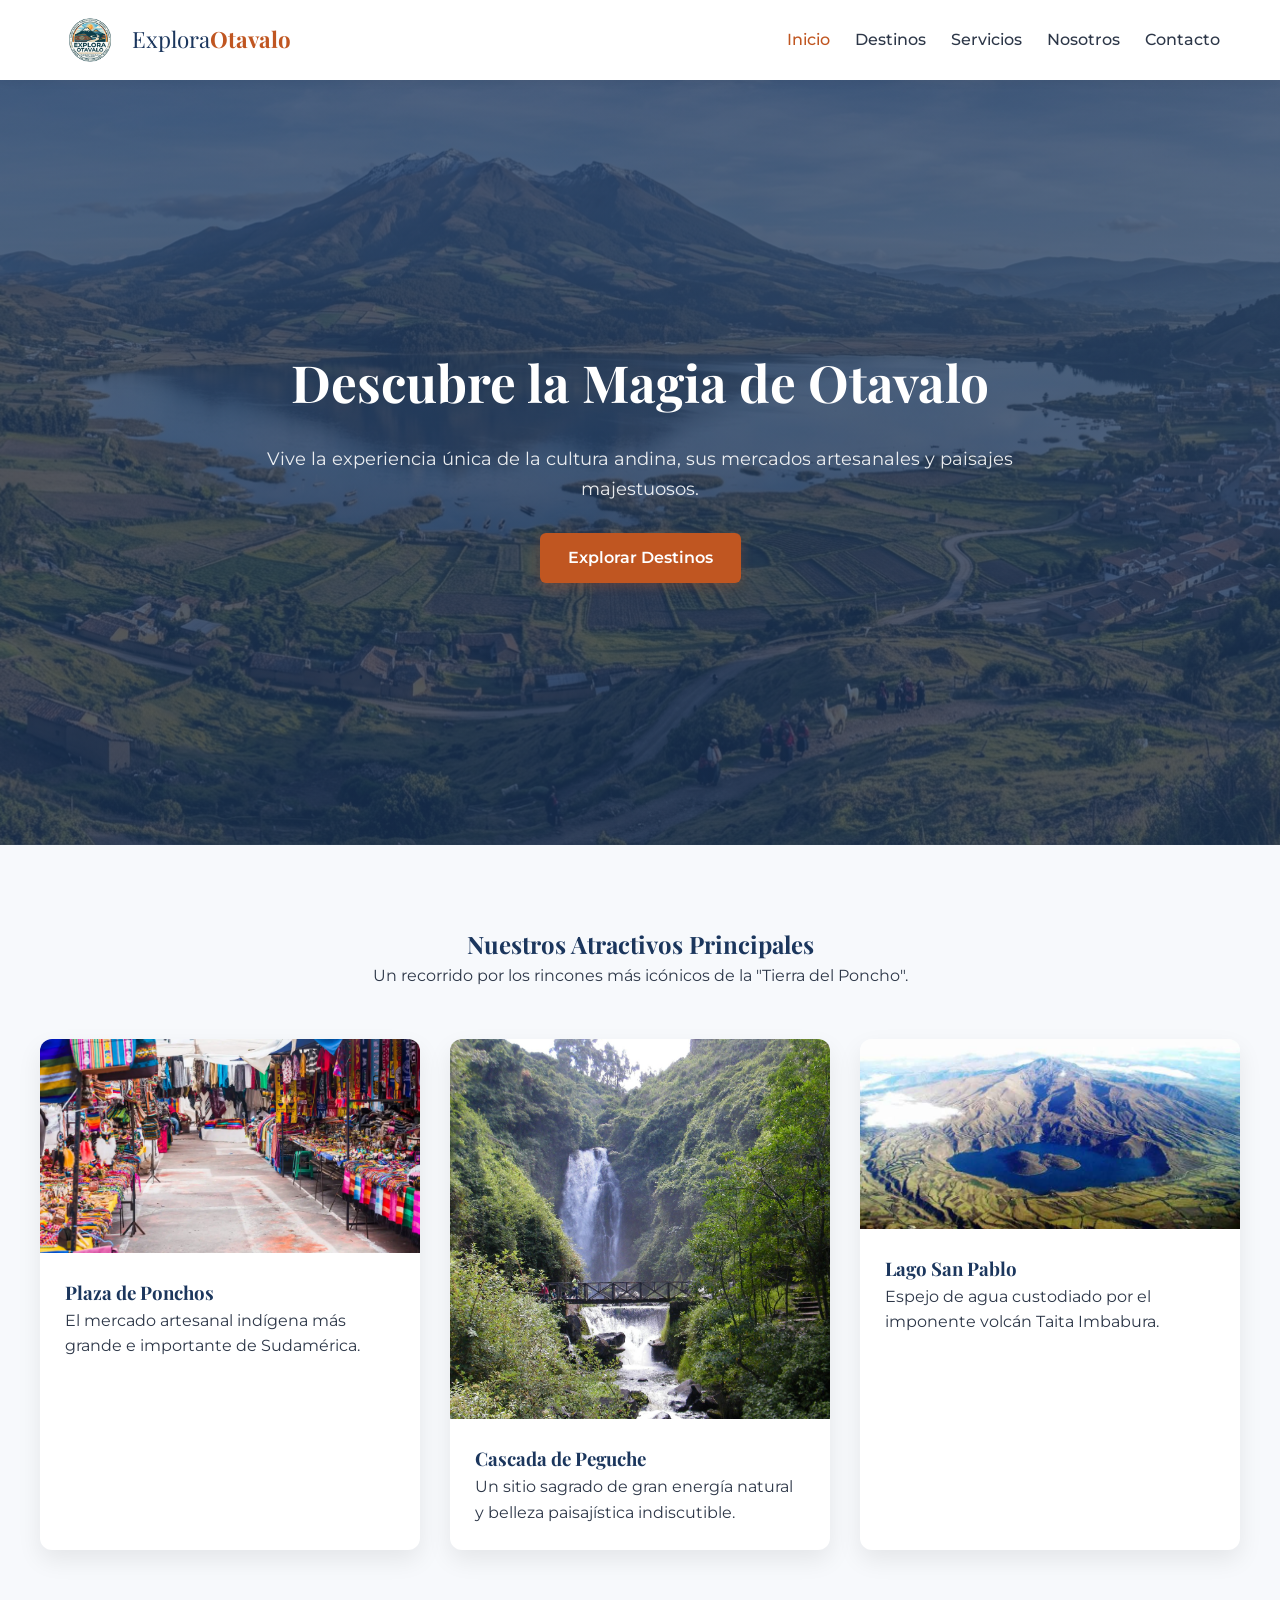
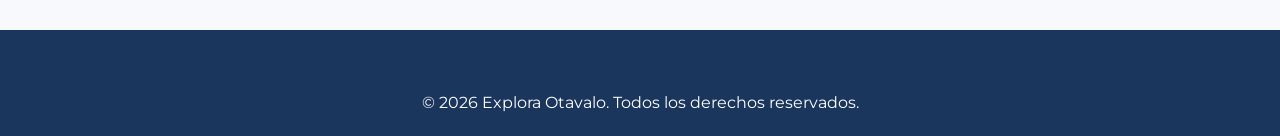
==== index.html @ bc1c809c "Proyecto Explora Otavalo completado y optimizado" ====
<!DOCTYPE html>
<html lang="es">
<head>
    <meta charset="UTF-8">
    <meta name="viewport" content="width=device-width, initial-scale=1.0">
    <title>Explora Otavalo - Inicio</title>
    <link href="https://fonts.googleapis.com/css2?family=Montserrat:wght@400;500;600&family=Playfair+Display:wght@700&display=swap" rel="stylesheet">
    <link rel="stylesheet" href="css/styles.css">
</head>
<body>

    <header class="site-header">
        <div class="container header-container">
            <div class="logo-container">
                <img src="images/logo.png" alt="Logo Otavalo" class="logo-img">
                <span class="logo-text">Explora<strong>Otavalo</strong></span>
            </div>
            <nav>
                <ul class="nav-list">
                    <li><a href="index.html" class="nav-link active">Inicio</a></li>
                    <li><a href="destinos.html" class="nav-link">Destinos</a></li>
                    <li><a href="servicios.html" class="nav-link">Servicios</a></li>
                    <li><a href="nosotros.html" class="nav-link">Nosotros</a></li>
                    <li><a href="contacto.html" class="nav-link">Contacto</a></li>
                </ul>
            </nav>
        </div>
    </header>

    <main>
        <section class="hero">
            <div class="hero-content">
                <h1>Descubre la Magia de Otavalo</h1>
                <p>Vive la experiencia única de la cultura andina, sus mercados artesanales y paisajes majestuosos.</p>
                <a href="destinos.html" class="btn btn-primary">Explorar Destinos</a>
            </div>
        </section>

        <section class="section-padding container">
            <div class="text-center" style="margin-bottom: 50px;">
                <h2>Nuestros Atractivos Principales</h2>
                <p>Un recorrido por los rincones más icónicos de la "Tierra del Poncho".</p>
            </div>
            <div class="cards-grid">
                <div class="card">
                    <img src="images/destino1.webp" alt="Plaza de Ponchos">
                    <div class="card-body">
                        <h3>Plaza de Ponchos</h3>
                        <p>El mercado artesanal indígena más grande e importante de Sudamérica.</p>
                    </div>
                </div>
                <div class="card">
                    <img src="images/destino2.webp" alt="Cascada de Peguche">
                    <div class="card-body">
                        <h3>Cascada de Peguche</h3>
                        <p>Un sitio sagrado de gran energía natural y belleza paisajística indiscutible.</p>
                    </div>
                </div>
                <div class="card">
                    <img src="images/destino3.webp" alt="Lago San Pablo">
                    <div class="card-body">
                        <h3>Lago San Pablo</h3>
                        <p>Espejo de agua custodiado por el imponente volcán Taita Imbabura.</p>
                    </div>
                </div>
            </div>
        </section>
    </main>

    <footer class="site-footer">
        <div class="container">
            <p>&copy; 2026 Explora Otavalo. Todos los derechos reservados.</p>
        </div>
    </footer>

</body>
</html>
---- css/styles.css ----
/* ==========================================
   VARIABLES Y CONFIGURACIÓN GLOBAL
   ================================---------- */
:root {
    --primary: #1b365d;        /* Azul profundo andino */
    --secondary: #c05621;      /* Tono tierra / terracota */
    --accent: #2b6cb0;         /* Azul claro complementario */
    --success: #2f855a;        /* Verde natural */
    --bg-light: #f7f9fc;       /* Gris muy claro elegante */
    --text-dark: #2d3748;      /* Texto principal oscuro */
    --text-light: #718096;     /* Texto secundario */
    --white: #ffffff;
    --shadow: 0 10px 25px rgba(0, 0, 0, 0.08);
    --transition: all 0.3s ease;
}

*, *::before, *::after {
    box-sizing: border-box;
    margin: 0;
    padding: 0;
}

body {
    font-family: 'Montserrat', sans-serif;
    color: var(--text-dark);
    background-color: var(--bg-light);
    line-height: 1.6;
}

h1, h2, h3, h4, h5, h6 {
    font-family: 'Playfair Display', serif;
    color: var(--primary);
    font-weight: 700;
}

ul {
    list-style: none;
}

a {
    text-decoration: none;
    color: inherit;
    transition: var(--transition);
}

img {
    max-width: 100%;
    height: auto;
    display: block;
}

.container {
    width: 100%;
    max-width: 1200px;
    margin: 0 auto;
    padding: 0 20px;
}

.section-padding {
    padding: 80px 0;
}

.text-center {
    text-align: center;
}

/* ==========================================
   HEADER Y NAVEGACIÓN
   ================================---------- */
.site-header {
    background-color: var(--white);
    box-shadow: 0 2px 10px rgba(0,0,0,0.05);
    position: sticky;
    top: 0;
    z-index: 1000;
}

.header-container {
    display: flex;
    justify-content: space-between;
    align-items: center;
    height: 80px;
}

.logo-container {
    display: flex;
    align-items: center;
    gap: 12px;
}

.logo-img {
    width: 60px; /* Cambia este valor si lo quieres más grande o más pequeño (ej. 65px) */
    height: 60px;
    object-fit: contain;
}

.logo-text {
    font-family: 'Playfair Display', serif;
    font-size: 1.4rem;
    color: var(--primary);
}

.logo-text strong {
    color: var(--secondary);
}

.nav-list {
    display: flex;
    align-items: center;
    gap: 25px;
}

.nav-link {
    font-weight: 500;
    color: var(--text-dark);
    position: relative;
    padding: 5px 0;
}

.nav-link:hover, .nav-link.active {
    color: var(--secondary);
}

/* ==========================================
   HERO SECTION
   ================================---------- */
.hero {
    position: relative;
    background: linear-gradient(rgba(27, 54, 93, 0.75), rgba(27, 54, 93, 0.75)), url('../images/hero.webp') no-repeat center center/cover;
    min-height: 85vh;
    display: flex;
    align-items: center;
    color: var(--white);
    text-align: center;
}

.hero-content {
    position: relative;
    z-index: 2;
    max-width: 800px;
    margin: 0 auto;
    padding: 0 20px;
}

.hero h1 {
    font-size: 3.2rem;
    color: var(--white);
    margin-bottom: 20px;
}

.hero p {
    font-size: 1.15rem;
    margin-bottom: 30px;
    opacity: 0.9;
}

/* ==========================================
   BOTONES
   ================================---------- */
.btn {
    display: inline-block;
    padding: 12px 28px;
    border-radius: 6px;
    font-weight: 600;
    text-align: center;
    cursor: pointer;
    transition: var(--transition);
}

.btn-primary {
    background-color: var(--secondary);
    color: var(--white);
    box-shadow: 0 4px 12px rgba(192, 86, 33, 0.3);
}

.btn-primary:hover {
    background-color: #9c4217;
    transform: translateY(-2px);
}

/* ==========================================
   GRIDS Y TARJETAS
   ================================---------- */
.cards-grid, .destinations-grid, .services-grid {
    display: grid;
    grid-template-columns: repeat(auto-fit, minmax(320px, 1fr));
    gap: 30px;
}

.card, .destination-card, .service-card {
    background-color: var(--white);
    border-radius: 12px;
    overflow: hidden;
    box-shadow: var(--shadow);
    transition: var(--transition);
}

.card:hover, .destination-card:hover, .service-card:hover {
    transform: translateY(-8px);
}

.card-body, .card-content, .service-body {
    padding: 25px;
}

/* ==========================================
   FOOTER
   ================================---------- */
.site-footer {
    background-color: var(--primary);
    color: var(--white);
    padding: 60px 0 20px 0;
    text-align: center;
}

.footer-bottom {
    border-top: 1px solid rgba(255,255,255,0.1);
    margin-top: 30px;
    padding-top: 20px;
    opacity: 0.7;
    font-size: 0.9rem;
}
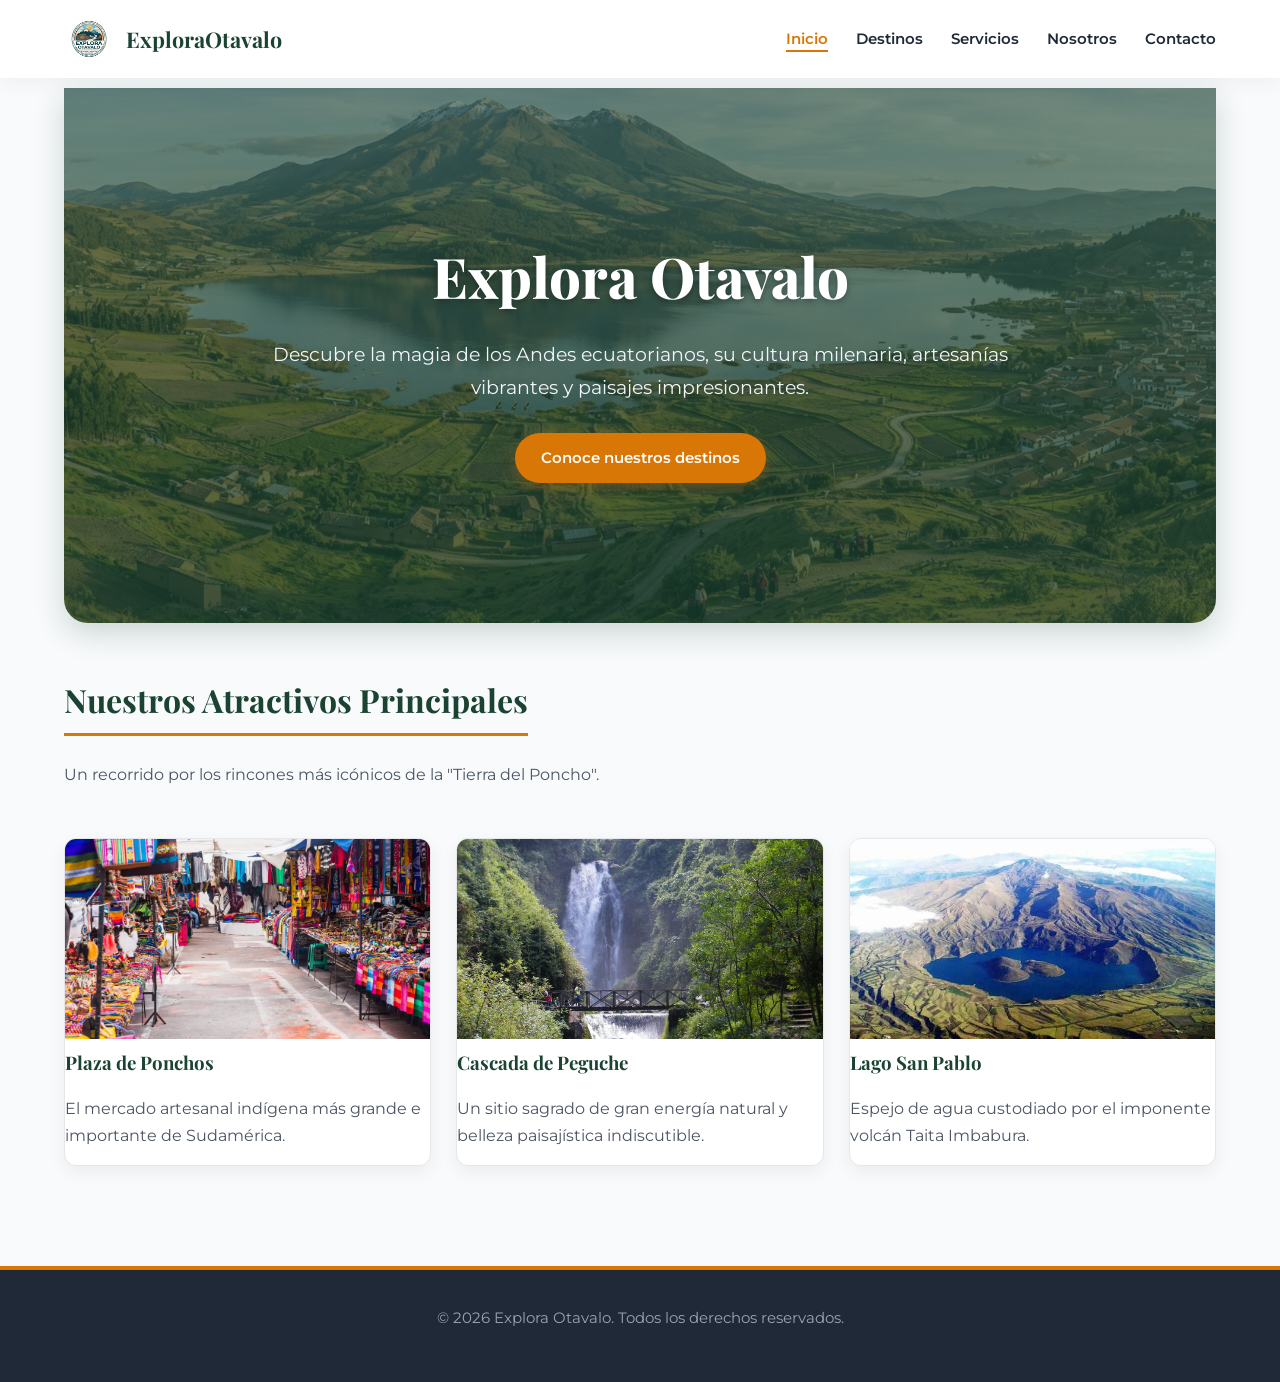
==== commit acbf26f2: "Actualizar CSS con imagen hero desde carpeta images" ====
--- a/index.html
+++ b/index.html
@@ -28,14 +28,16 @@
     </header>
 
     <main>
-        <section class="hero">
-            <div class="hero-content">
-                <h1>Descubre la Magia de Otavalo</h1>
-                <p>Vive la experiencia única de la cultura andina, sus mercados artesanales y paisajes majestuosos.</p>
-                <a href="destinos.html" class="btn btn-primary">Explorar Destinos</a>
-            </div>
-        </section>
-
+<!-- ==============================
+         SECCIÓN HERO (IMAGEN PRINCIPAL)
+         ============================== -->
+    <section class="hero-section">
+        <div class="hero-content">
+            <h1>Explora Otavalo</h1>
+            <p>Descubre la magia de los Andes ecuatorianos, su cultura milenaria, artesanías vibrantes y paisajes impresionantes.</p>
+            <a href="destinos.html" class="btn-primary">Conoce nuestros destinos</a>
+        </div>
+    </section>
         <section class="section-padding container">
             <div class="text-center" style="margin-bottom: 50px;">
                 <h2>Nuestros Atractivos Principales</h2>
--- a/css/styles.css
+++ b/css/styles.css
@@ -1,222 +1,325 @@
-/* ==========================================
-   VARIABLES Y CONFIGURACIÓN GLOBAL
-   ================================---------- */
+/* ====================================================================
+   1. VARIABLES Y CONFIGURACIÓN GLOBAL (:ROOT)
+   ==================================================================== */
 :root {
-    --primary: #1b365d;        /* Azul profundo andino */
-    --secondary: #c05621;      /* Tono tierra / terracota */
-    --accent: #2b6cb0;         /* Azul claro complementario */
-    --success: #2f855a;        /* Verde natural */
-    --bg-light: #f7f9fc;       /* Gris muy claro elegante */
-    --text-dark: #2d3748;      /* Texto principal oscuro */
-    --text-light: #718096;     /* Texto secundario */
+    --primary-color: #1b4332;      /* Verde profundo andino */
+    --secondary-color: #d97706;    /* Naranja cálido artesanal */
+    --accent-color: #b45309;       /* Tono acentuado para contrastes */
+    --dark-color: #1f2937;         /* Texto principal de alta legibilidad */
+    --light-color: #f8fafc;        /* Fondo claro general suave */
     --white: #ffffff;
-    --shadow: 0 10px 25px rgba(0, 0, 0, 0.08);
-    --transition: all 0.3s ease;
-}
-
-*, *::before, *::after {
-    box-sizing: border-box;
+    --transition: all 0.35s cubic-bezier(0.4, 0, 0.2, 1);
+    --font-heading: 'Playfair Display', serif;
+    --font-body: 'Montserrat', sans-serif;
+}
+
+/* Reset universal limpio */
+* {
     margin: 0;
     padding: 0;
+    box-sizing: border-box;
+}
+
+html {
+    scroll-behavior: smooth;
 }
 
 body {
-    font-family: 'Montserrat', sans-serif;
-    color: var(--text-dark);
-    background-color: var(--bg-light);
-    line-height: 1.6;
-}
-
-h1, h2, h3, h4, h5, h6 {
-    font-family: 'Playfair Display', serif;
-    color: var(--primary);
-    font-weight: 700;
-}
-
-ul {
-    list-style: none;
-}
-
-a {
-    text-decoration: none;
-    color: inherit;
-    transition: var(--transition);
-}
-
-img {
-    max-width: 100%;
-    height: auto;
-    display: block;
-}
-
-.container {
-    width: 100%;
-    max-width: 1200px;
-    margin: 0 auto;
-    padding: 0 20px;
-}
-
-.section-padding {
-    padding: 80px 0;
-}
-
-.text-center {
-    text-align: center;
-}
-
-/* ==========================================
-   HEADER Y NAVEGACIÓN
-   ================================---------- */
-.site-header {
-    background-color: var(--white);
-    box-shadow: 0 2px 10px rgba(0,0,0,0.05);
+    font-family: var(--font-body);
+    background-color: var(--light-color);
+    color: var(--dark-color);
+    line-height: 1.7;
+    overflow-x: hidden;
+}
+
+/* ====================================================================
+   2. ENCABEZADO Y BARRA DE NAVEGACIÓN ELEGANTE (STICKY)
+   ==================================================================== */
+header {
+    background-color: rgba(255, 255, 255, 0.95);
+    backdrop-filter: blur(8px);
+    box-shadow: 0 4px 20px rgba(0, 0, 0, 0.05);
     position: sticky;
     top: 0;
     z-index: 1000;
 }
 
 .header-container {
+    max-width: 1200px;
+    margin: 0 auto;
+    padding: 14px 24px;
     display: flex;
     justify-content: space-between;
     align-items: center;
-    height: 80px;
 }
 
 .logo-container {
     display: flex;
     align-items: center;
     gap: 12px;
+    text-decoration: none;
 }
 
 .logo-img {
-    width: 60px; /* Cambia este valor si lo quieres más grande o más pequeño (ej. 65px) */
-    height: 60px;
+    width: 50px;
+    height: 50px;
     object-fit: contain;
+    transition: var(--transition);
+}
+
+.logo-img:hover {
+    transform: rotate(-5deg) scale(1.05);
 }
 
 .logo-text {
-    font-family: 'Playfair Display', serif;
-    font-size: 1.4rem;
-    color: var(--primary);
-}
-
-.logo-text strong {
-    color: var(--secondary);
-}
-
-.nav-list {
+    font-family: var(--font-heading);
+    font-size: 1.35rem;
+    color: var(--primary-color);
+    font-weight: 700;
+}
+
+nav ul {
+    list-style: none;
     display: flex;
+    gap: 28px;
     align-items: center;
-    gap: 25px;
-}
-
-.nav-link {
-    font-weight: 500;
-    color: var(--text-dark);
+}
+
+nav a {
+    text-decoration: none;
+    color: var(--dark-color);
+    font-weight: 600;
+    font-size: 0.95rem;
     position: relative;
-    padding: 5px 0;
-}
-
-.nav-link:hover, .nav-link.active {
-    color: var(--secondary);
-}
-
-/* ==========================================
-   HERO SECTION
-   ================================---------- */
-.hero {
-    position: relative;
-    background: linear-gradient(rgba(27, 54, 93, 0.75), rgba(27, 54, 93, 0.75)), url('../images/hero.webp') no-repeat center center/cover;
-    min-height: 85vh;
-    display: flex;
-    align-items: center;
+    transition: var(--transition);
+}
+
+/* Efecto de línea animada moderna en el menú */
+nav a::after {
+    content: '';
+    position: absolute;
+    width: 0;
+    height: 2px;
+    bottom: -4px;
+    left: 0;
+    background-color: var(--secondary-color);
+    transition: var(--transition);
+}
+
+nav a:hover::after,
+nav a.active::after {
+    width: 100%;
+}
+
+nav a:hover,
+nav a.active {
+    color: var(--secondary-color);
+}
+
+/* ====================================================================
+   3. SECCIÓN HERO (IMAGEN PRINCIPAL GRANDE Y ÉPICA)
+   ==================================================================== */
+.hero-section {
+    /* Degradado oscuro semi-transparente sobre la imagen para resaltar el texto */
+    background: linear-gradient(rgba(27, 67, 50, 0.6), rgba(27, 67, 50, 0.75)), 
+                url('../images/hero.webp') center/cover no-repeat;
     color: var(--white);
     text-align: center;
+    padding: 140px 20px;
+    border-radius: 0 0 24px 24px;
+    margin-bottom: 50px;
+    box-shadow: 0 10px 30px rgba(27, 67, 50, 0.2);
+    display: flex;
+    justify-content: center;
+    align-items: center;
+    min-height: 50vh;
 }
 
 .hero-content {
-    position: relative;
-    z-index: 2;
     max-width: 800px;
+    animation: fadeInDown 0.8s ease-out;
+}
+
+.hero-section h1 {
+    font-size: 3.5rem;
+    color: var(--white);
+    margin-bottom: 15px;
+    text-shadow: 0 3px 6px rgba(0,0,0,0.3);
+    font-weight: 800;
+}
+
+.hero-section p {
+    font-size: 1.2rem;
+    margin: 0 auto 30px auto;
+    color: #f1f5f9;
+    font-weight: 400;
+}
+
+/* Animación de entrada suave */
+@keyframes fadeInDown {
+    from {
+        opacity: 0;
+        transform: translateY(-20px);
+    }
+    to {
+        opacity: 1;
+        transform: translateY(0);
+    }
+}
+
+/* ====================================================================
+   4. CONTENIDO PRINCIPAL, TARJETAS Y BOTONES
+   ==================================================================== */
+main {
+    max-width: 1200px;
     margin: 0 auto;
-    padding: 0 20px;
-}
-
-.hero h1 {
-    font-size: 3.2rem;
-    color: var(--white);
-    margin-bottom: 20px;
-}
-
-.hero p {
-    font-size: 1.15rem;
-    margin-bottom: 30px;
-    opacity: 0.9;
-}
-
-/* ==========================================
-   BOTONES
-   ================================---------- */
-.btn {
+    padding: 10px 24px 40px 24px;
+    min-height: 65vh;
+}
+
+h1, h2, h3 {
+    font-family: var(--font-heading);
+    color: var(--primary-color);
+    margin-bottom: 16px;
+}
+
+h2 {
+    font-size: 2rem;
+    border-bottom: 3px solid var(--secondary-color);
     display: inline-block;
-    padding: 12px 28px;
-    border-radius: 6px;
-    font-weight: 600;
-    text-align: center;
-    cursor: pointer;
-    transition: var(--transition);
-}
-
-.btn-primary {
-    background-color: var(--secondary);
-    color: var(--white);
-    box-shadow: 0 4px 12px rgba(192, 86, 33, 0.3);
-}
-
-.btn-primary:hover {
-    background-color: #9c4217;
-    transform: translateY(-2px);
-}
-
-/* ==========================================
-   GRIDS Y TARJETAS
-   ================================---------- */
-.cards-grid, .destinations-grid, .services-grid {
+    padding-bottom: 5px;
+    margin-bottom: 25px;
+}
+
+p {
+    margin-bottom: 16px;
+    color: #4b5563;
+}
+
+/* Grid de tarjetas moderno y responsivo */
+.cards-grid {
     display: grid;
-    grid-template-columns: repeat(auto-fit, minmax(320px, 1fr));
-    gap: 30px;
-}
-
-.card, .destination-card, .service-card {
-    background-color: var(--white);
+    grid-template-columns: repeat(auto-fit, minmax(280px, 1fr));
+    gap: 25px;
+    margin-top: 25px;
+}
+
+.card {
+    background: var(--white);
     border-radius: 12px;
     overflow: hidden;
-    box-shadow: var(--shadow);
-    transition: var(--transition);
-}
-
-.card:hover, .destination-card:hover, .service-card:hover {
+    box-shadow: 0 6px 18px rgba(0, 0, 0, 0.06);
+    transition: var(--transition);
+    border: 1px solid #e5e7eb;
+}
+
+.card:hover {
     transform: translateY(-8px);
-}
-
-.card-body, .card-content, .service-body {
-    padding: 25px;
-}
-
-/* ==========================================
-   FOOTER
-   ================================---------- */
-.site-footer {
-    background-color: var(--primary);
+    box-shadow: 0 14px 28px rgba(0, 0, 0, 0.12);
+}
+
+.card img {
+    width: 100%;
+    height: 200px;
+    object-fit: cover;
+    transition: var(--transition);
+}
+
+.card:hover img {
+    transform: scale(1.04);
+}
+
+.card-content {
+    padding: 20px;
+}
+
+.card-content h3 {
+    font-size: 1.3rem;
+    margin-bottom: 10px;
+}
+
+/* Botones interactivos profesionales */
+.btn-primary {
+    display: inline-block;
+    background-color: var(--secondary-color);
     color: var(--white);
-    padding: 60px 0 20px 0;
+    padding: 12px 26px;
+    border-radius: 30px;
+    text-decoration: none;
+    font-weight: 600;
+    font-size: 0.95rem;
+    box-shadow: 0 4px 12px rgba(217, 119, 6, 0.3);
+    transition: var(--transition);
+    border: none;
+    cursor: pointer;
+}
+
+.btn-primary:hover {
+    background-color: var(--accent-color);
+    transform: translateY(-2px);
+    box-shadow: 0 6px 16px rgba(217, 119, 6, 0.4);
+}
+
+/* ====================================================================
+   5. PIE DE PÁGINA (FOOTER)
+   ==================================================================== */
+footer {
+    background-color: var(--dark-color);
+    color: var(--white);
     text-align: center;
-}
-
-.footer-bottom {
-    border-top: 1px solid rgba(255,255,255,0.1);
-    margin-top: 30px;
-    padding-top: 20px;
-    opacity: 0.7;
-    font-size: 0.9rem;
+    padding: 35px 20px;
+    margin-top: 60px;
+    border-top: 4px solid var(--secondary-color);
+}
+
+footer p {
+    color: #9ca3af;
+    font-size: 0.95rem;
+}
+
+/* ====================================================================
+   6. MEDIA QUERIES / DISEÑO RESPONSIVO PERFECTO (MÓVILES)
+   ==================================================================== */
+@media (max-width: 768px) {
+    .header-container {
+        flex-direction: column;
+        gap: 14px;
+        padding: 12px 15px;
+    }
+
+    nav ul {
+        flex-wrap: wrap;
+        justify-content: center;
+        gap: 12px 18px;
+    }
+
+    nav a {
+        font-size: 0.9rem;
+    }
+
+    .hero-section {
+        padding: 70px 15px;
+        border-radius: 0 0 16px 16px;
+        min-height: 40vh;
+    }
+
+    .hero-section h1 {
+        font-size: 2.3rem;
+    }
+
+    .hero-section p {
+        font-size: 1.05rem;
+    }
+
+    main {
+        padding: 10px 16px 30px 16px;
+    }
+
+    h2 {
+        font-size: 1.5rem;
+    }
+
+    .cards-grid {
+        grid-template-columns: 1fr;
+    }
 }
